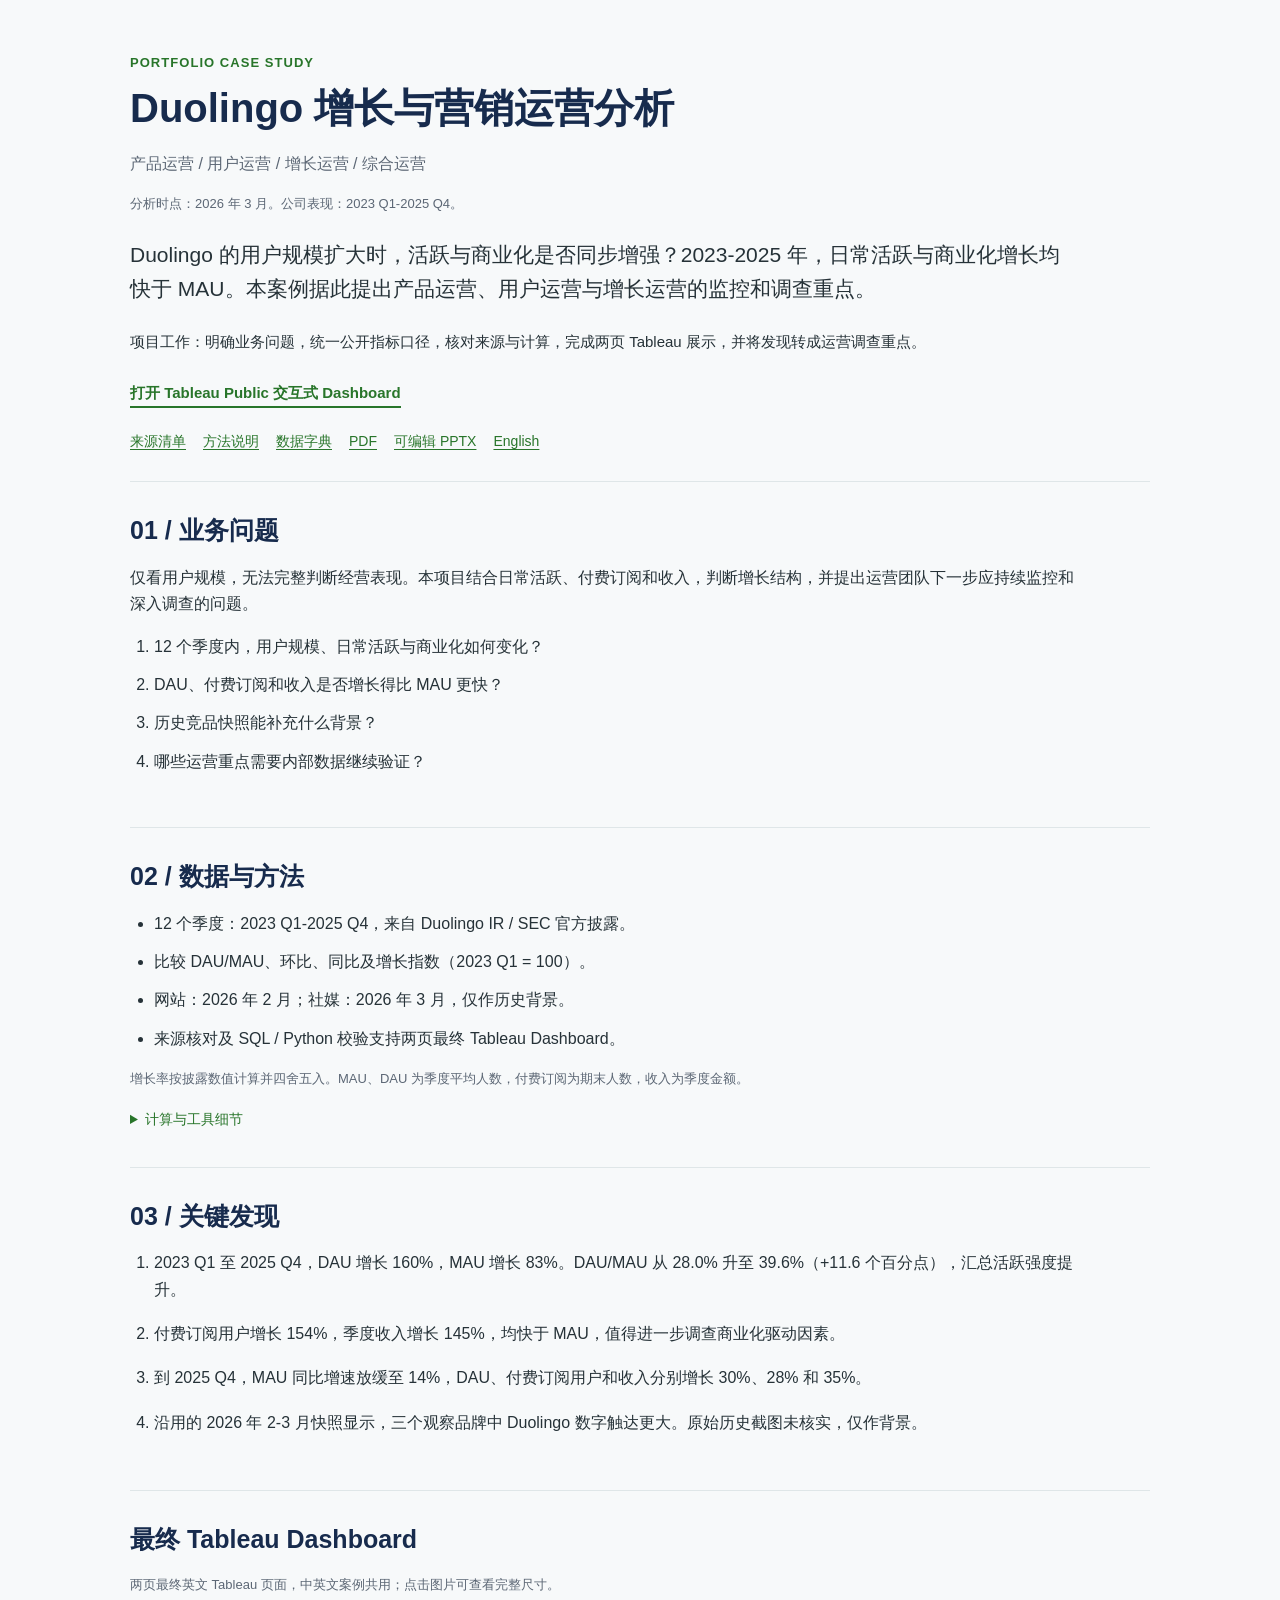
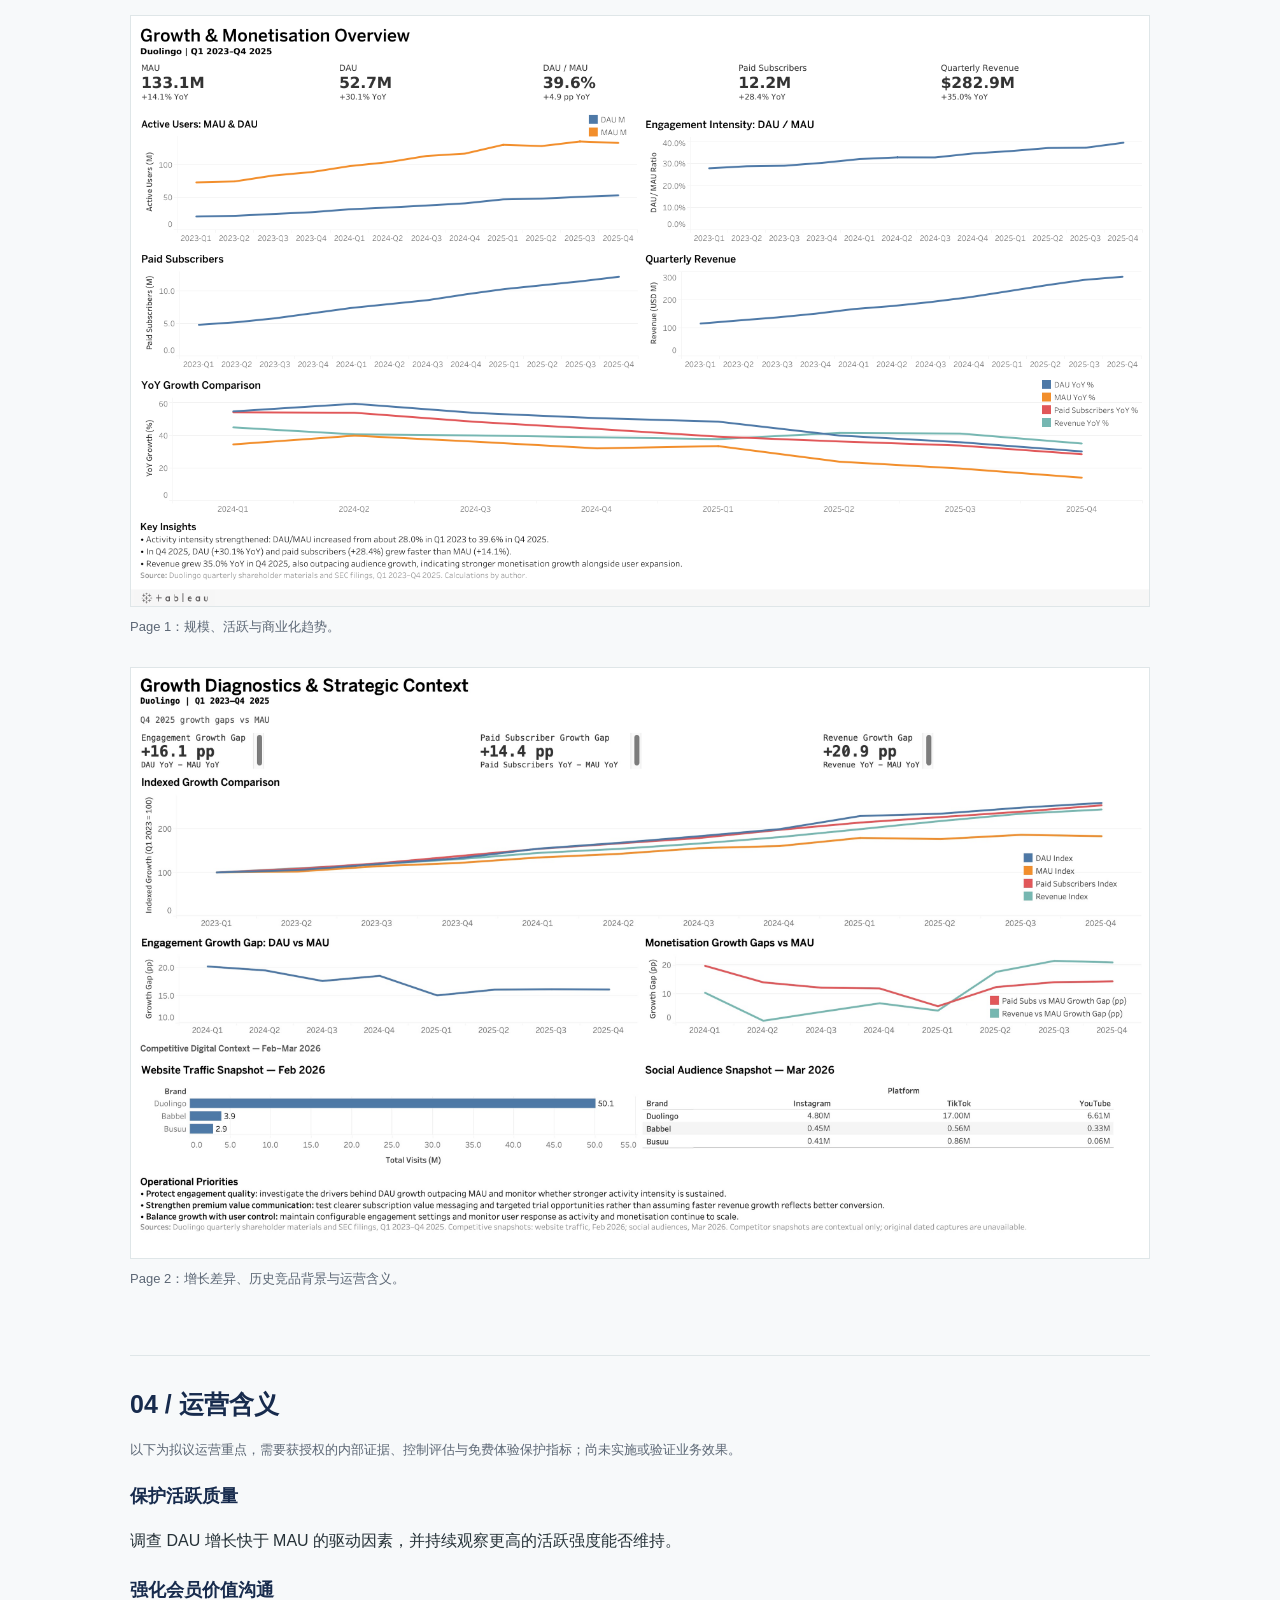
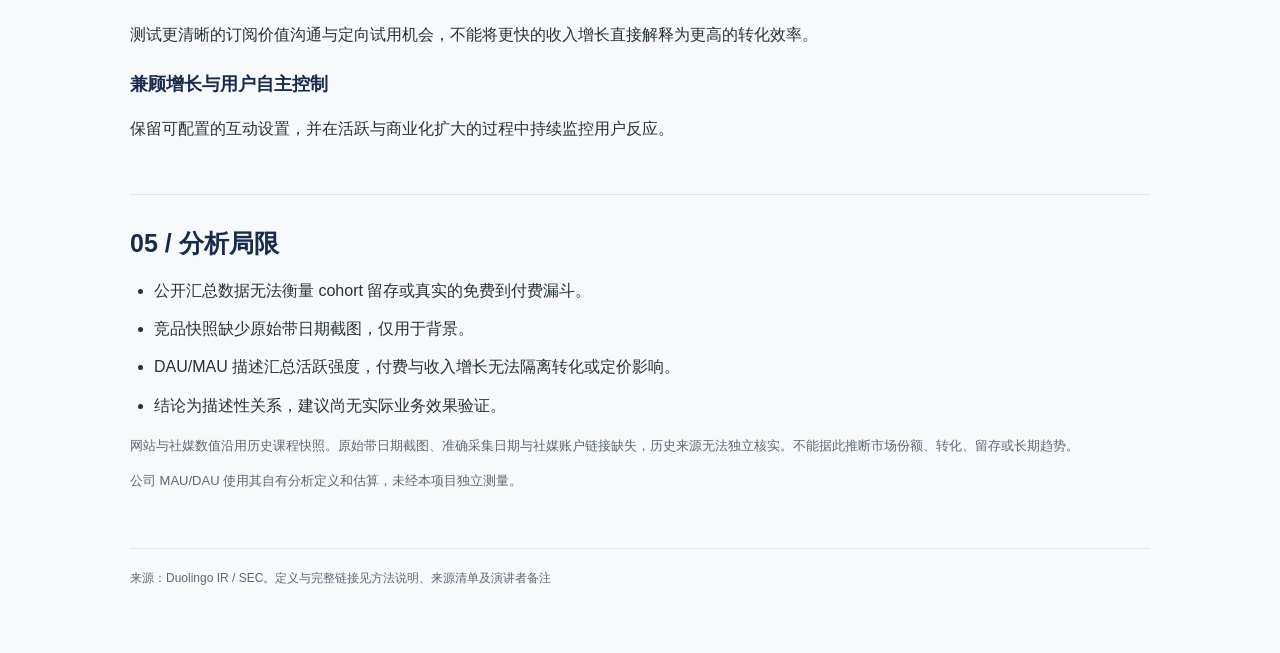
==== case_study/case_study_cn.html @ 84cec807 "Publish frozen Duolingo case study with recruiter resource links" ====
<!doctype html>
<html lang="zh-CN"><head><meta charset="utf-8"><meta name="viewport" content="width=device-width,initial-scale=1"><title>Duolingo 增长与营销运营分析</title><style>
:root{--ink:#172b4d;--green:#28752a;--muted:#5c6775;--line:#dfe6e8}*{box-sizing:border-box}body{font-family:Arial,'Hiragino Sans GB',sans-serif;margin:0;background:#f7f9fa;color:#263238;line-height:1.65}.wrap{max-width:1080px;margin:auto;padding:52px 30px 64px}h1{font-size:40px;line-height:1.18;margin:12px 0 18px;color:var(--ink);max-width:950px}h2{font-size:25px;line-height:1.3;color:var(--ink);margin:0 0 18px}h3{font-size:18px;color:var(--ink);margin:22px 0 6px}.eyebrow{color:var(--green);font-size:13px;font-weight:700;letter-spacing:.08em;text-transform:uppercase}.sub,.scope,.small{color:var(--muted)}.scope,.small{font-size:13px}.lead{font-size:21px;max-width:930px;line-height:1.6;margin:24px 0}.role{max-width:940px;font-size:15px}section{border-top:1px solid var(--line);padding:32px 0 8px;margin-top:28px}nav{display:flex;gap:17px;flex-wrap:wrap;font-size:14px;margin:22px 0}a{color:var(--green);text-underline-offset:3px}.primary,.link-slot{display:inline-block;margin-top:12px;font-size:15px;font-weight:700}.primary{border-bottom:2px solid var(--green);text-decoration:none}.link-slot{color:var(--muted)}p,li{max-width:950px}li{margin-bottom:12px}ul,ol{padding-left:24px}.findings li{margin-bottom:18px}figure{margin:20px 0 30px}figure img{display:block;width:100%;height:auto;border:1px solid var(--line);background:white}figcaption{font-size:13px;color:var(--muted);margin-top:9px}details{font-size:14px;margin-top:18px}summary{cursor:pointer;color:var(--green)}footer{font-size:12px;color:var(--muted);border-top:1px solid var(--line);padding-top:20px;margin-top:36px}@media(max-width:700px){.wrap{padding:30px 19px}h1{font-size:31px}.lead{font-size:18px}h2{font-size:23px}}@media print{body{background:white}.wrap{padding:0;max-width:none}nav,.primary,details{display:none}section{break-inside:avoid}figure{break-inside:avoid}h1{font-size:29px}.lead{font-size:17px}}
</style></head><body><main class="wrap"><div class="eyebrow">Portfolio case study</div><h1>Duolingo 增长与营销运营分析</h1><p class="sub">产品运营 / 用户运营 / 增长运营 / 综合运营</p><p class="scope">分析时点：2026 年 3 月。公司表现：2023 Q1-2025 Q4。</p><p class="lead">Duolingo 的用户规模扩大时，活跃与商业化是否同步增强？2023-2025 年，日常活跃与商业化增长均快于 MAU。本案例据此提出产品运营、用户运营与增长运营的监控和调查重点。</p><p class="role">项目工作：明确业务问题，统一公开指标口径，核对来源与计算，完成两页 Tableau 展示，并将发现转成运营调查重点。</p><a class="primary" href="https://public.tableau.com/views/Duolingo_Growth_Marketing_Analytics/P1_Growth_Monetisation_Overview?:language=en-US&amp;:sid=&amp;:redirect=auth&amp;:display_count=n&amp;:origin=viz_share_link" target="_blank" rel="noopener">打开 Tableau Public 交互式 Dashboard</a><nav><a href="../docs/source_manifest.csv">来源清单</a><a href="../docs/methodology.md">方法说明</a><a href="../docs/data_dictionary.md">数据字典</a><a href="Duolingo_Growth_Operations_Case_Study_CN.pdf">PDF</a><a href="Duolingo_Growth_Operations_Case_Study_CN.pptx">可编辑 PPTX</a><a href="case_study_en.html">English</a></nav>
<section id="question"><h2>01 / 业务问题</h2><p>仅看用户规模，无法完整判断经营表现。本项目结合日常活跃、付费订阅和收入，判断增长结构，并提出运营团队下一步应持续监控和深入调查的问题。</p><ol><li>12 个季度内，用户规模、日常活跃与商业化如何变化？</li><li>DAU、付费订阅和收入是否增长得比 MAU 更快？</li><li>历史竞品快照能补充什么背景？</li><li>哪些运营重点需要内部数据继续验证？</li></ol></section>
<section id="method"><h2>02 / 数据与方法</h2><ul><li>12 个季度：2023 Q1-2025 Q4，来自 Duolingo IR / SEC 官方披露。</li><li>比较 DAU/MAU、环比、同比及增长指数（2023 Q1 = 100）。</li><li>网站：2026 年 2 月；社媒：2026 年 3 月，仅作历史背景。</li><li>来源核对及 SQL / Python 校验支持两页最终 Tableau Dashboard。</li></ul><p class="small">增长率按披露数值计算并四舍五入。MAU、DAU 为季度平均人数，付费订阅为期末人数，收入为季度金额。</p><details><summary>计算与工具细节</summary><p>SQL 公式通过 SQLite 兼容适配核对，未验证原生 MySQL 执行。原始数据、处理后 CSV、指标定义与已冻结结论均保留。</p><p>口径提醒：DAU/MAU 是汇总活跃强度；增速差使用百分点；增长指数以 2023 Q1 = 100。</p></details></section>
<section id="findings"><h2>03 / 关键发现</h2><ol class="findings"><li>2023 Q1 至 2025 Q4，DAU 增长 160%，MAU 增长 83%。DAU/MAU 从 28.0% 升至 39.6%（+11.6 个百分点），汇总活跃强度提升。</li><li>付费订阅用户增长 154%，季度收入增长 145%，均快于 MAU，值得进一步调查商业化驱动因素。</li><li>到 2025 Q4，MAU 同比增速放缓至 14%，DAU、付费订阅用户和收入分别增长 30%、28% 和 35%。</li><li>沿用的 2026 年 2-3 月快照显示，三个观察品牌中 Duolingo 数字触达更大。原始历史截图未核实，仅作背景。</li></ol></section>
<section id="dashboards"><h2>最终 Tableau Dashboard</h2><p class="small">两页最终英文 Tableau 页面，中英文案例共用；点击图片可查看完整尺寸。</p><figure><a href="../dashboard/final/tableau_page1.png"><img src="../dashboard/final/tableau_page1.png" alt="Tableau Page 1: Growth and Monetisation Overview"></a><figcaption>Page 1：规模、活跃与商业化趋势。</figcaption></figure><figure><a href="../dashboard/final/tableau_page2.png"><img src="../dashboard/final/tableau_page2.png" alt="Tableau Page 2: Growth Diagnostics and Strategic Context"></a><figcaption>Page 2：增长差异、历史竞品背景与运营含义。</figcaption></figure></section>
<section id="operations"><h2>04 / 运营含义</h2><p class="small">以下为拟议运营重点，需要获授权的内部证据、控制评估与免费体验保护指标；尚未实施或验证业务效果。</p><h3>保护活跃质量</h3><p>调查 DAU 增长快于 MAU 的驱动因素，并持续观察更高的活跃强度能否维持。</p><h3>强化会员价值沟通</h3><p>测试更清晰的订阅价值沟通与定向试用机会，不能将更快的收入增长直接解释为更高的转化效率。</p><h3>兼顾增长与用户自主控制</h3><p>保留可配置的互动设置，并在活跃与商业化扩大的过程中持续监控用户反应。</p></section>
<section id="limits"><h2>05 / 分析局限</h2><ul><li>公开汇总数据无法衡量 cohort 留存或真实的免费到付费漏斗。</li><li>竞品快照缺少原始带日期截图，仅用于背景。</li><li>DAU/MAU 描述汇总活跃强度，付费与收入增长无法隔离转化或定价影响。</li><li>结论为描述性关系，建议尚无实际业务效果验证。</li></ul><p class="small">网站与社媒数值沿用历史课程快照。原始带日期截图、准确采集日期与社媒账户链接缺失，历史来源无法独立核实。不能据此推断市场份额、转化、留存或长期趋势。</p><p class="small">公司 MAU/DAU 使用其自有分析定义和估算，未经本项目独立测量。</p></section><footer>来源：Duolingo IR / SEC。定义与完整链接见方法说明、来源清单及演讲者备注</footer></main></body></html>
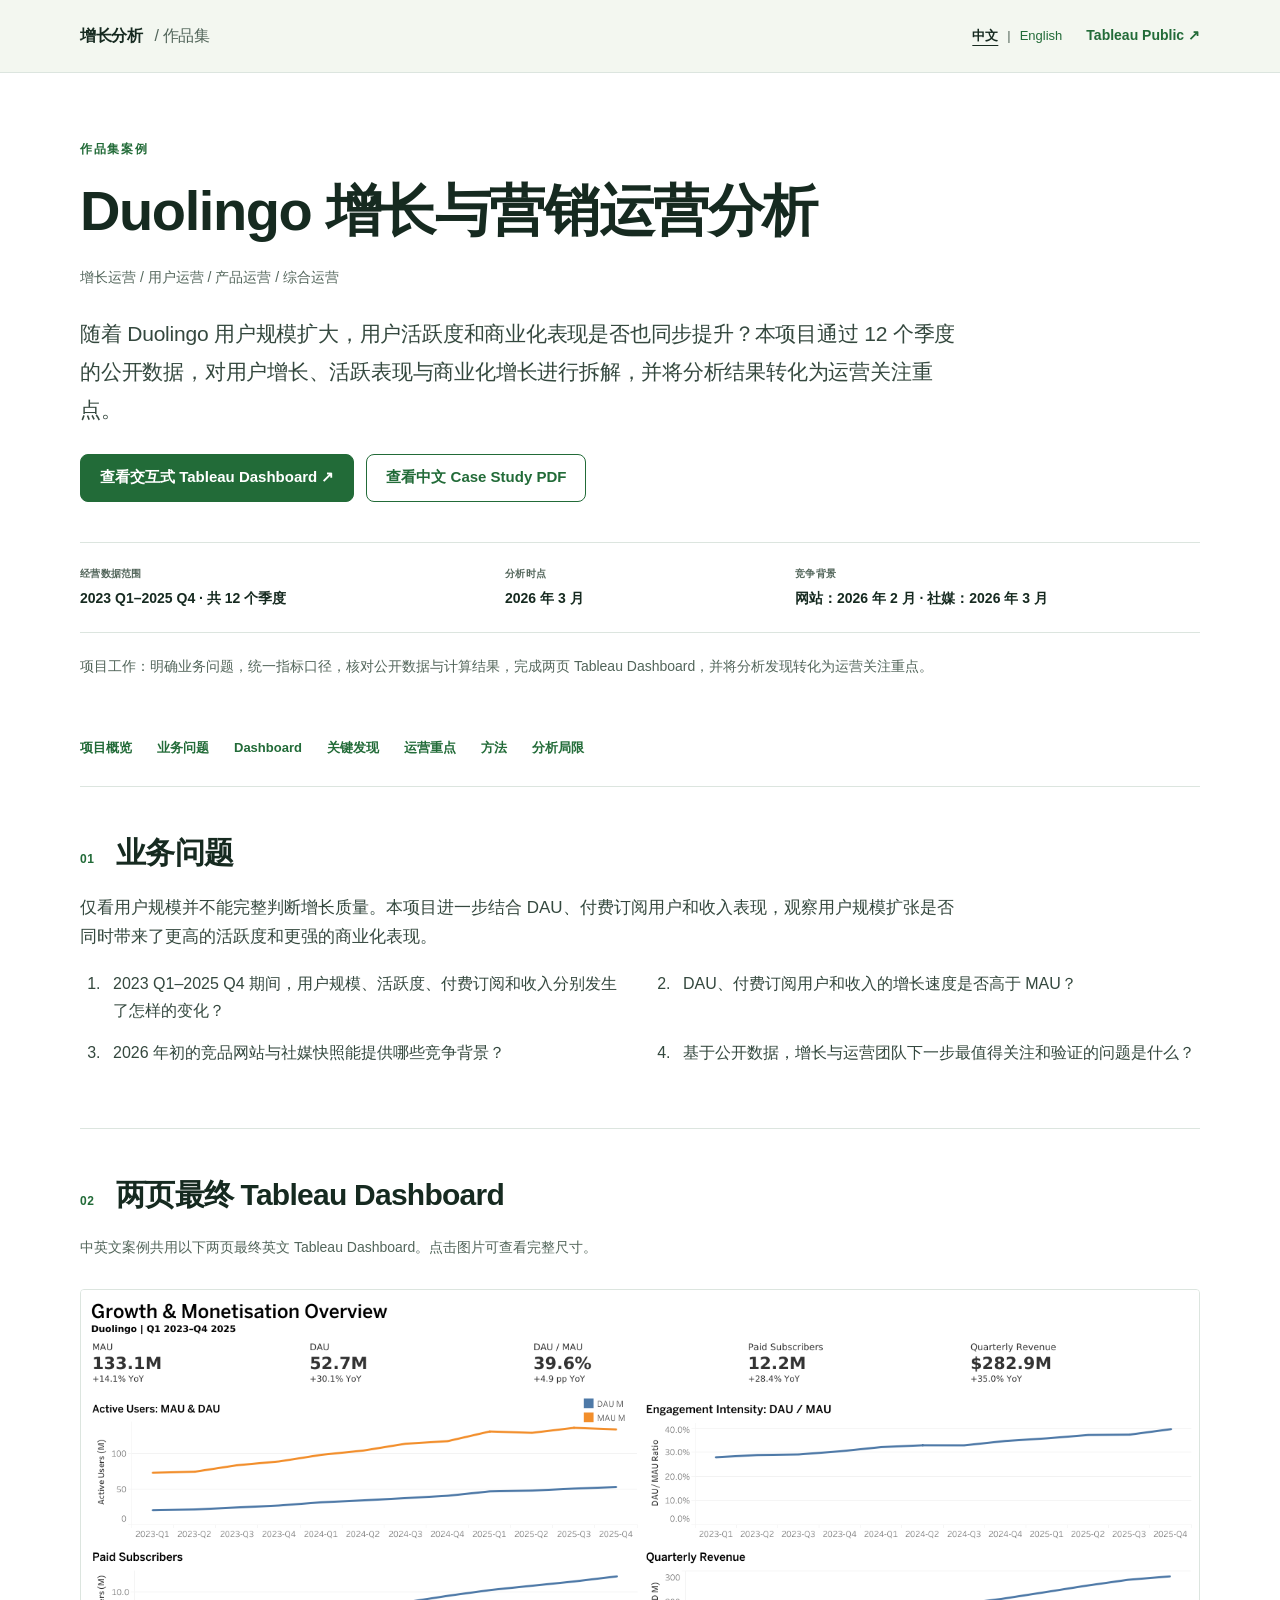
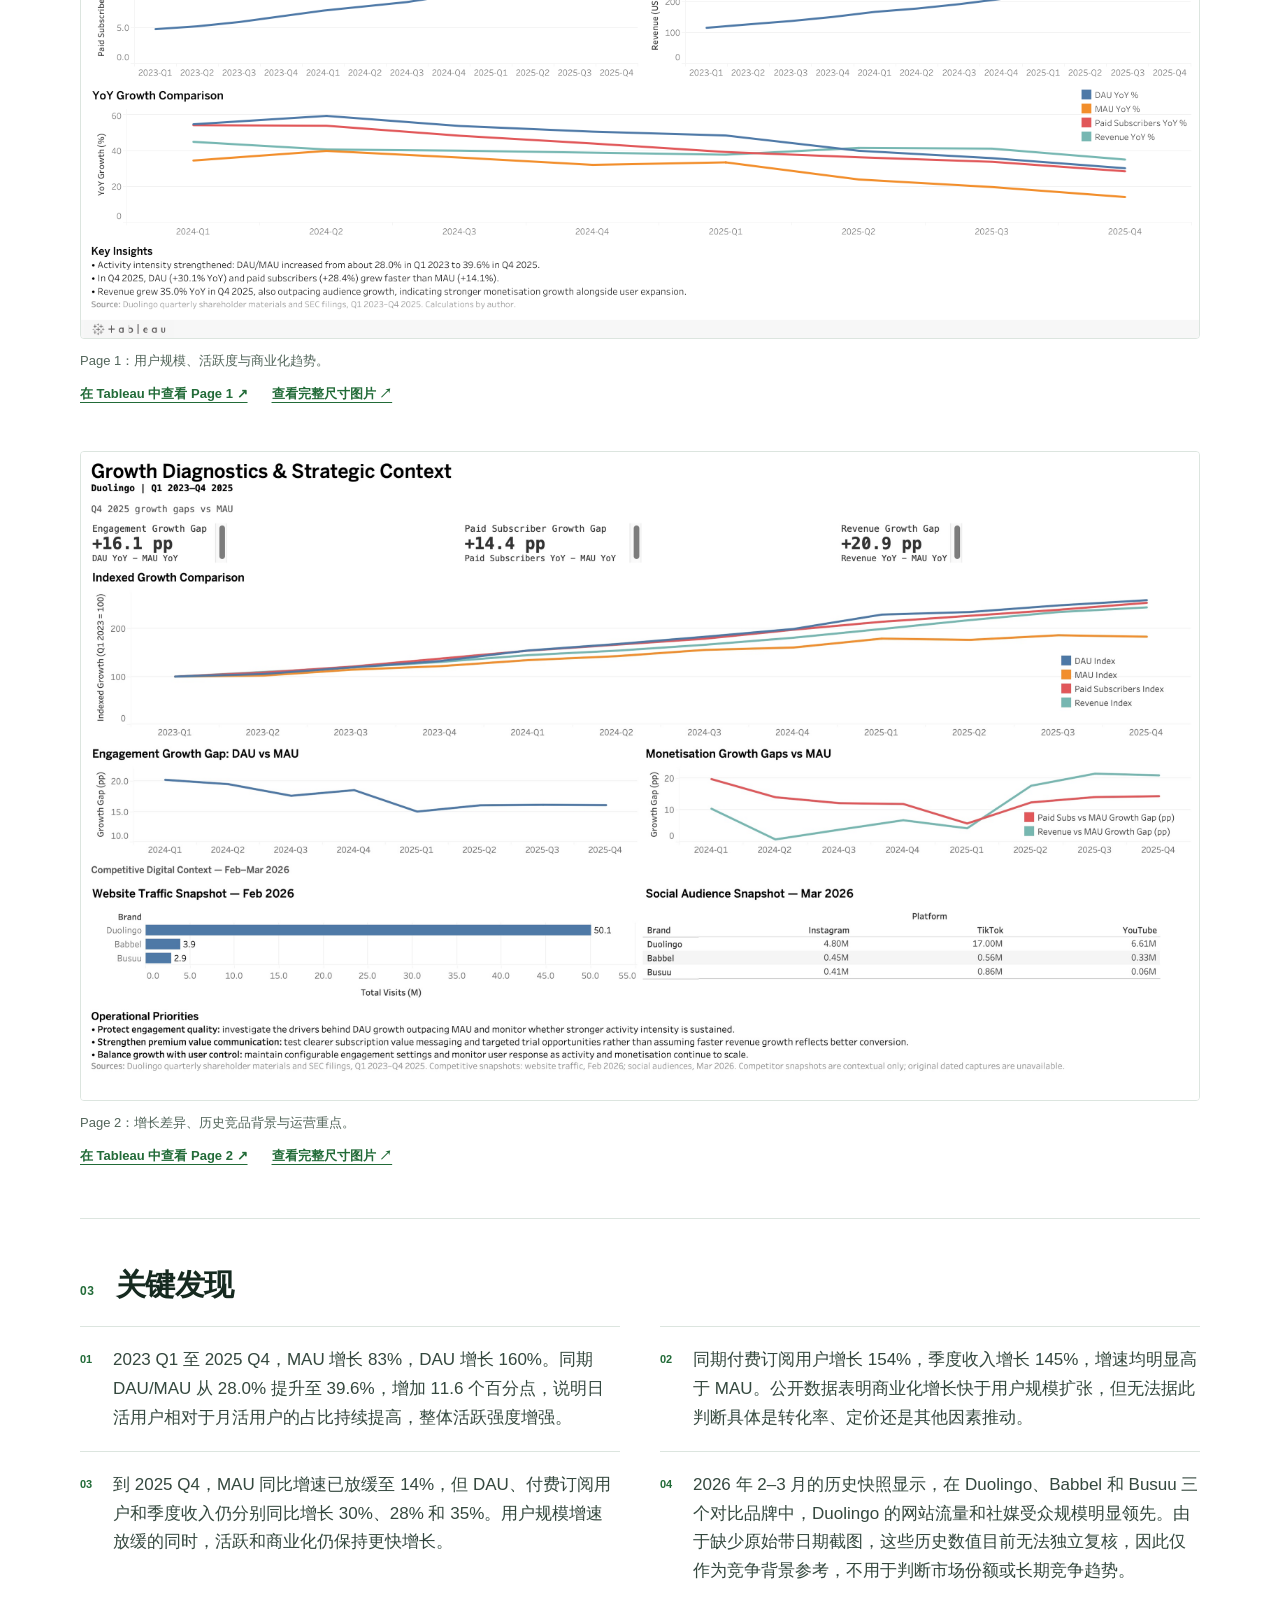
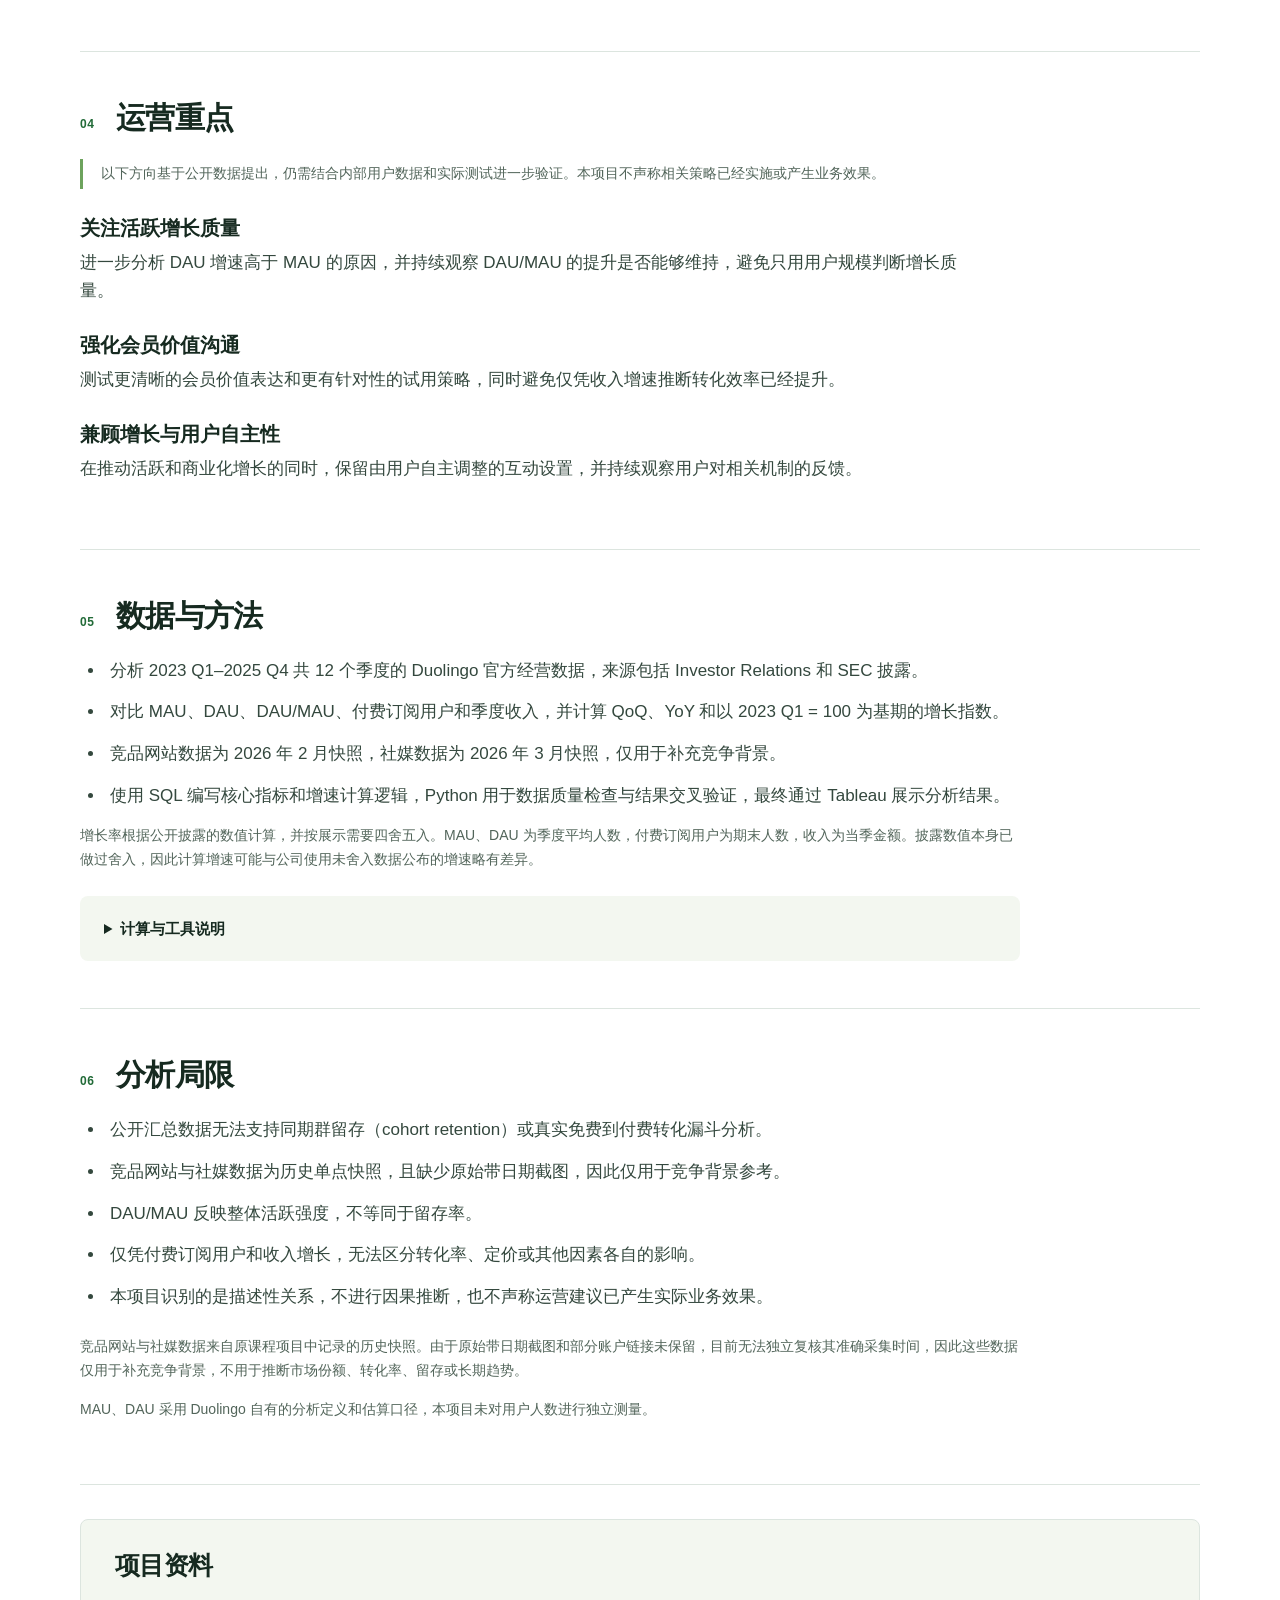
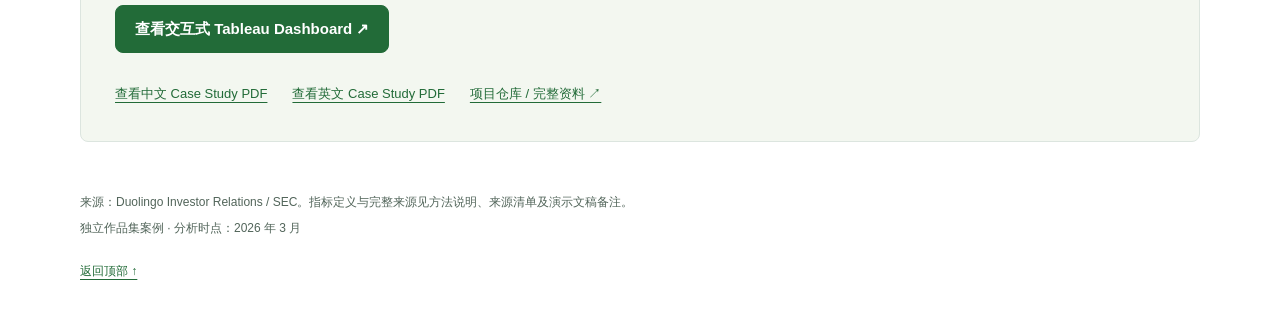
==== commit cca0561f: "Make the portfolio Chinese-first with shared curated case-study copy" ====
--- a/case_study/case_study_cn.html
+++ b/case_study/case_study_cn.html
@@ -1,10 +1,38 @@
 <!doctype html>
-<html lang="zh-CN"><head><meta charset="utf-8"><meta name="viewport" content="width=device-width,initial-scale=1"><title>Duolingo 增长与营销运营分析</title><style>
-:root{--ink:#172b4d;--green:#28752a;--muted:#5c6775;--line:#dfe6e8}*{box-sizing:border-box}body{font-family:Arial,'Hiragino Sans GB',sans-serif;margin:0;background:#f7f9fa;color:#263238;line-height:1.65}.wrap{max-width:1080px;margin:auto;padding:52px 30px 64px}h1{font-size:40px;line-height:1.18;margin:12px 0 18px;color:var(--ink);max-width:950px}h2{font-size:25px;line-height:1.3;color:var(--ink);margin:0 0 18px}h3{font-size:18px;color:var(--ink);margin:22px 0 6px}.eyebrow{color:var(--green);font-size:13px;font-weight:700;letter-spacing:.08em;text-transform:uppercase}.sub,.scope,.small{color:var(--muted)}.scope,.small{font-size:13px}.lead{font-size:21px;max-width:930px;line-height:1.6;margin:24px 0}.role{max-width:940px;font-size:15px}section{border-top:1px solid var(--line);padding:32px 0 8px;margin-top:28px}nav{display:flex;gap:17px;flex-wrap:wrap;font-size:14px;margin:22px 0}a{color:var(--green);text-underline-offset:3px}.primary,.link-slot{display:inline-block;margin-top:12px;font-size:15px;font-weight:700}.primary{border-bottom:2px solid var(--green);text-decoration:none}.link-slot{color:var(--muted)}p,li{max-width:950px}li{margin-bottom:12px}ul,ol{padding-left:24px}.findings li{margin-bottom:18px}figure{margin:20px 0 30px}figure img{display:block;width:100%;height:auto;border:1px solid var(--line);background:white}figcaption{font-size:13px;color:var(--muted);margin-top:9px}details{font-size:14px;margin-top:18px}summary{cursor:pointer;color:var(--green)}footer{font-size:12px;color:var(--muted);border-top:1px solid var(--line);padding-top:20px;margin-top:36px}@media(max-width:700px){.wrap{padding:30px 19px}h1{font-size:31px}.lead{font-size:18px}h2{font-size:23px}}@media print{body{background:white}.wrap{padding:0;max-width:none}nav,.primary,details{display:none}section{break-inside:avoid}figure{break-inside:avoid}h1{font-size:29px}.lead{font-size:17px}}
-</style></head><body><main class="wrap"><div class="eyebrow">Portfolio case study</div><h1>Duolingo 增长与营销运营分析</h1><p class="sub">产品运营 / 用户运营 / 增长运营 / 综合运营</p><p class="scope">分析时点：2026 年 3 月。公司表现：2023 Q1-2025 Q4。</p><p class="lead">Duolingo 的用户规模扩大时，活跃与商业化是否同步增强？2023-2025 年，日常活跃与商业化增长均快于 MAU。本案例据此提出产品运营、用户运营与增长运营的监控和调查重点。</p><p class="role">项目工作：明确业务问题，统一公开指标口径，核对来源与计算，完成两页 Tableau 展示，并将发现转成运营调查重点。</p><a class="primary" href="https://public.tableau.com/views/Duolingo_Growth_Marketing_Analytics/P1_Growth_Monetisation_Overview?:language=en-US&amp;:sid=&amp;:redirect=auth&amp;:display_count=n&amp;:origin=viz_share_link" target="_blank" rel="noopener">打开 Tableau Public 交互式 Dashboard</a><nav><a href="../docs/source_manifest.csv">来源清单</a><a href="../docs/methodology.md">方法说明</a><a href="../docs/data_dictionary.md">数据字典</a><a href="Duolingo_Growth_Operations_Case_Study_CN.pdf">PDF</a><a href="Duolingo_Growth_Operations_Case_Study_CN.pptx">可编辑 PPTX</a><a href="case_study_en.html">English</a></nav>
-<section id="question"><h2>01 / 业务问题</h2><p>仅看用户规模，无法完整判断经营表现。本项目结合日常活跃、付费订阅和收入，判断增长结构，并提出运营团队下一步应持续监控和深入调查的问题。</p><ol><li>12 个季度内，用户规模、日常活跃与商业化如何变化？</li><li>DAU、付费订阅和收入是否增长得比 MAU 更快？</li><li>历史竞品快照能补充什么背景？</li><li>哪些运营重点需要内部数据继续验证？</li></ol></section>
-<section id="method"><h2>02 / 数据与方法</h2><ul><li>12 个季度：2023 Q1-2025 Q4，来自 Duolingo IR / SEC 官方披露。</li><li>比较 DAU/MAU、环比、同比及增长指数（2023 Q1 = 100）。</li><li>网站：2026 年 2 月；社媒：2026 年 3 月，仅作历史背景。</li><li>来源核对及 SQL / Python 校验支持两页最终 Tableau Dashboard。</li></ul><p class="small">增长率按披露数值计算并四舍五入。MAU、DAU 为季度平均人数，付费订阅为期末人数，收入为季度金额。</p><details><summary>计算与工具细节</summary><p>SQL 公式通过 SQLite 兼容适配核对，未验证原生 MySQL 执行。原始数据、处理后 CSV、指标定义与已冻结结论均保留。</p><p>口径提醒：DAU/MAU 是汇总活跃强度；增速差使用百分点；增长指数以 2023 Q1 = 100。</p></details></section>
-<section id="findings"><h2>03 / 关键发现</h2><ol class="findings"><li>2023 Q1 至 2025 Q4，DAU 增长 160%，MAU 增长 83%。DAU/MAU 从 28.0% 升至 39.6%（+11.6 个百分点），汇总活跃强度提升。</li><li>付费订阅用户增长 154%，季度收入增长 145%，均快于 MAU，值得进一步调查商业化驱动因素。</li><li>到 2025 Q4，MAU 同比增速放缓至 14%，DAU、付费订阅用户和收入分别增长 30%、28% 和 35%。</li><li>沿用的 2026 年 2-3 月快照显示，三个观察品牌中 Duolingo 数字触达更大。原始历史截图未核实，仅作背景。</li></ol></section>
-<section id="dashboards"><h2>最终 Tableau Dashboard</h2><p class="small">两页最终英文 Tableau 页面，中英文案例共用；点击图片可查看完整尺寸。</p><figure><a href="../dashboard/final/tableau_page1.png"><img src="../dashboard/final/tableau_page1.png" alt="Tableau Page 1: Growth and Monetisation Overview"></a><figcaption>Page 1：规模、活跃与商业化趋势。</figcaption></figure><figure><a href="../dashboard/final/tableau_page2.png"><img src="../dashboard/final/tableau_page2.png" alt="Tableau Page 2: Growth Diagnostics and Strategic Context"></a><figcaption>Page 2：增长差异、历史竞品背景与运营含义。</figcaption></figure></section>
-<section id="operations"><h2>04 / 运营含义</h2><p class="small">以下为拟议运营重点，需要获授权的内部证据、控制评估与免费体验保护指标；尚未实施或验证业务效果。</p><h3>保护活跃质量</h3><p>调查 DAU 增长快于 MAU 的驱动因素，并持续观察更高的活跃强度能否维持。</p><h3>强化会员价值沟通</h3><p>测试更清晰的订阅价值沟通与定向试用机会，不能将更快的收入增长直接解释为更高的转化效率。</p><h3>兼顾增长与用户自主控制</h3><p>保留可配置的互动设置，并在活跃与商业化扩大的过程中持续监控用户反应。</p></section>
-<section id="limits"><h2>05 / 分析局限</h2><ul><li>公开汇总数据无法衡量 cohort 留存或真实的免费到付费漏斗。</li><li>竞品快照缺少原始带日期截图，仅用于背景。</li><li>DAU/MAU 描述汇总活跃强度，付费与收入增长无法隔离转化或定价影响。</li><li>结论为描述性关系，建议尚无实际业务效果验证。</li></ul><p class="small">网站与社媒数值沿用历史课程快照。原始带日期截图、准确采集日期与社媒账户链接缺失，历史来源无法独立核实。不能据此推断市场份额、转化、留存或长期趋势。</p><p class="small">公司 MAU/DAU 使用其自有分析定义和估算，未经本项目独立测量。</p></section><footer>来源：Duolingo IR / SEC。定义与完整链接见方法说明、来源清单及演讲者备注</footer></main></body></html>+<html lang="zh-Hans">
+<head>
+<meta charset="utf-8"><meta name="viewport" content="width=device-width,initial-scale=1">
+<title>Duolingo 增长与营销运营分析 | 作品集案例</title>
+<meta name="description" content="随着 Duolingo 用户规模扩大，用户活跃度和商业化表现是否也同步提升？本项目通过 12 个季度的公开数据，对用户增长、活跃表现与商业化增长进行拆解，并将分析结果转化为运营关注重点。">
+<meta name="theme-color" content="#226b38">
+<link rel="icon" type="image/svg+xml" href="../assets/favicon.svg">
+<link rel="stylesheet" href="../assets/style.css">
+<link rel="alternate" hreflang="zh-Hans" href="../">
+<link rel="alternate" hreflang="en" href="../en/">
+</head>
+<body>
+<a class="skip" href="#main">跳转至案例正文</a>
+<header class="topbar"><div class="topbar-inner"><a class="brand" href="#overview">增长分析 <span>/ 作品集</span></a><div class="topbar-tools"><nav class="language-switch" aria-label="切换语言"><a href="../" lang="zh-Hans" hreflang="zh-Hans" aria-current="page">中文</a><span class="language-divider" aria-hidden="true">|</span><a href="../en/" lang="en" hreflang="en">English</a></nav><a class="top-cta" href="https://public.tableau.com/views/Duolingo_Growth_Marketing_Analytics/P1_Growth_Monetisation_Overview?:language=en-US&amp;:sid=&amp;:redirect=auth&amp;:display_count=n&amp;:origin=viz_share_link" target="_blank" rel="noopener noreferrer">Tableau Public ↗</a></div></div></header>
+<main id="main">
+<div class="hero page-width" id="overview">
+<p class="eyebrow">作品集案例</p>
+<h1>Duolingo 增长与营销运营分析</h1>
+<p class="sub">增长运营 / 用户运营 / 产品运营 / 综合运营</p>
+<p class="lead">随着 Duolingo 用户规模扩大，用户活跃度和商业化表现是否也同步提升？本项目通过 12 个季度的公开数据，对用户增长、活跃表现与商业化增长进行拆解，并将分析结果转化为运营关注重点。</p>
+<div class="actions"><a class="button primary" href="https://public.tableau.com/views/Duolingo_Growth_Marketing_Analytics/P1_Growth_Monetisation_Overview?:language=en-US&amp;:sid=&amp;:redirect=auth&amp;:display_count=n&amp;:origin=viz_share_link" target="_blank" rel="noopener noreferrer">查看交互式 Tableau Dashboard ↗</a><a class="button secondary" href="../case_study/Duolingo_Growth_Operations_Case_Study_CN.pdf">查看中文 Case Study PDF</a></div>
+<dl class="scope"><div><dt>经营数据范围</dt><dd>2023 Q1–2025 Q4 · 共 12 个季度</dd></div><div><dt>分析时点</dt><dd>2026 年 3 月</dd></div><div><dt>竞争背景</dt><dd>网站：2026 年 2 月 · 社媒：2026 年 3 月</dd></div></dl>
+<p class="role">项目工作：明确业务问题，统一指标口径，核对公开数据与计算结果，完成两页 Tableau Dashboard，并将分析发现转化为运营关注重点。</p>
+</div>
+<nav class="section-nav page-width" aria-label="案例导航"><a href="#overview">项目概览</a><a href="#question">业务问题</a><a href="#dashboards">Dashboard</a><a href="#findings">关键发现</a><a href="#operations">运营重点</a><a href="#method">方法</a><a href="#limits">分析局限</a></nav>
+<div class="page-width content">
+<section id="question"><div class="section-heading"><span class="section-number">01</span><h2>业务问题</h2></div><p>仅看用户规模并不能完整判断增长质量。本项目进一步结合 DAU、付费订阅用户和收入表现，观察用户规模扩张是否同时带来了更高的活跃度和更强的商业化表现。</p><ol><li>2023 Q1–2025 Q4 期间，用户规模、活跃度、付费订阅和收入分别发生了怎样的变化？</li><li>DAU、付费订阅用户和收入的增长速度是否高于 MAU？</li><li>2026 年初的竞品网站与社媒快照能提供哪些竞争背景？</li><li>基于公开数据，增长与运营团队下一步最值得关注和验证的问题是什么？</li></ol></section>
+<section id="dashboards"><div class="section-heading"><span class="section-number">02</span><h2>两页最终 Tableau Dashboard</h2></div><p class="small">中英文案例共用以下两页最终英文 Tableau Dashboard。点击图片可查看完整尺寸。</p><figure class="dashboard"><a href="../dashboard/final/tableau_page1.png"><img width="1599" height="926" loading="lazy" src="../dashboard/final/tableau_page1.png" alt="Tableau Page 1：用户规模、活跃度与商业化概览"></a><figcaption>Page 1：用户规模、活跃度与商业化趋势。<span class="figure-actions"><a href="https://public.tableau.com/views/Duolingo_Growth_Marketing_Analytics/P1_Growth_Monetisation_Overview?:language=en-US&amp;:sid=&amp;:redirect=auth&amp;:display_count=n&amp;:origin=viz_share_link" target="_blank" rel="noopener noreferrer">在 Tableau 中查看 Page 1 ↗</a><a href="../dashboard/final/tableau_page1.png" target="_blank" rel="noopener">查看完整尺寸图片 ↗</a></span></figcaption></figure><figure class="dashboard"><a href="../dashboard/final/tableau_page2.png"><img width="3198" height="1852" loading="lazy" src="../dashboard/final/tableau_page2.png" alt="Tableau Page 2：增长诊断与竞争背景"></a><figcaption>Page 2：增长差异、历史竞品背景与运营重点。<span class="figure-actions"><a href="https://public.tableau.com/views/Duolingo_Growth_Marketing_Analytics/P2_Growth_Diagnostics_Strategic_Context?:showVizHome=no" target="_blank" rel="noopener noreferrer">在 Tableau 中查看 Page 2 ↗</a><a href="../dashboard/final/tableau_page2.png" target="_blank" rel="noopener">查看完整尺寸图片 ↗</a></span></figcaption></figure></section>
+<section id="findings"><div class="section-heading"><span class="section-number">03</span><h2>关键发现</h2></div><ol class="findings"><li>2023 Q1 至 2025 Q4，MAU 增长 83%，DAU 增长 160%。同期 DAU/MAU 从 28.0% 提升至 39.6%，增加 11.6 个百分点，说明日活用户相对于月活用户的占比持续提高，整体活跃强度增强。</li><li>同期付费订阅用户增长 154%，季度收入增长 145%，增速均明显高于 MAU。公开数据表明商业化增长快于用户规模扩张，但无法据此判断具体是转化率、定价还是其他因素推动。</li><li>到 2025 Q4，MAU 同比增速已放缓至 14%，但 DAU、付费订阅用户和季度收入仍分别同比增长 30%、28% 和 35%。用户规模增速放缓的同时，活跃和商业化仍保持更快增长。</li><li>2026 年 2–3 月的历史快照显示，在 Duolingo、Babbel 和 Busuu 三个对比品牌中，Duolingo 的网站流量和社媒受众规模明显领先。由于缺少原始带日期截图，这些历史数值目前无法独立复核，因此仅作为竞争背景参考，不用于判断市场份额或长期竞争趋势。</li></ol></section>
+<section id="operations"><div class="section-heading"><span class="section-number">04</span><h2>运营重点</h2></div><p class="small">以下方向基于公开数据提出，仍需结合内部用户数据和实际测试进一步验证。本项目不声称相关策略已经实施或产生业务效果。</p><h3>关注活跃增长质量</h3><p>进一步分析 DAU 增速高于 MAU 的原因，并持续观察 DAU/MAU 的提升是否能够维持，避免只用用户规模判断增长质量。</p><h3>强化会员价值沟通</h3><p>测试更清晰的会员价值表达和更有针对性的试用策略，同时避免仅凭收入增速推断转化效率已经提升。</p><h3>兼顾增长与用户自主性</h3><p>在推动活跃和商业化增长的同时，保留由用户自主调整的互动设置，并持续观察用户对相关机制的反馈。</p></section>
+<section id="method"><div class="section-heading"><span class="section-number">05</span><h2>数据与方法</h2></div><ul><li>分析 2023 Q1–2025 Q4 共 12 个季度的 Duolingo 官方经营数据，来源包括 Investor Relations 和 SEC 披露。</li><li>对比 MAU、DAU、DAU/MAU、付费订阅用户和季度收入，并计算 QoQ、YoY 和以 2023 Q1 = 100 为基期的增长指数。</li><li>竞品网站数据为 2026 年 2 月快照，社媒数据为 2026 年 3 月快照，仅用于补充竞争背景。</li><li>使用 SQL 编写核心指标和增速计算逻辑，Python 用于数据质量检查与结果交叉验证，最终通过 Tableau 展示分析结果。</li></ul><p class="small">增长率根据公开披露的数值计算，并按展示需要四舍五入。MAU、DAU 为季度平均人数，付费订阅用户为期末人数，收入为当季金额。披露数值本身已做过舍入，因此计算增速可能与公司使用未舍入数据公布的增速略有差异。</p><details class="method-details"><summary>计算与工具说明</summary><ul><li>使用 Duolingo 官方披露的 12 个季度、6 项经营指标，逐项记录数据来源与指标定义。</li><li>比较期间增长、QoQ、YoY、DAU/MAU 和增长指数；增速差用百分点表示。</li><li>通过 SQL 计算逻辑与 Python 结果交叉核对 16 个衍生字段，缺少前期数据的比较保留为空值。</li><li>两页已完成并发布的英文 Tableau Dashboard 为最终交互式展示，中英文案例共用同一组 Dashboard。</li></ul><p>SQL 逻辑已通过 SQLite 兼容环境进行结果核对；原生 MySQL 环境未单独执行验证。原始数据、处理后 CSV、指标定义和已确认的分析结论均保持不变。</p><p>DAU/MAU 是季度平均 DAU 与季度平均 MAU 的比值，反映整体活跃强度，不等同于留存率，也不能代表某个用户每日使用的概率。增速差用百分点表示，增长指数以 2023 Q1 = 100 为基期。</p></details></section>
+<section id="limits"><div class="section-heading"><span class="section-number">06</span><h2>分析局限</h2></div><ul><li>公开汇总数据无法支持同期群留存（cohort retention）或真实免费到付费转化漏斗分析。</li><li>竞品网站与社媒数据为历史单点快照，且缺少原始带日期截图，因此仅用于竞争背景参考。</li><li>DAU/MAU 反映整体活跃强度，不等同于留存率。</li><li>仅凭付费订阅用户和收入增长，无法区分转化率、定价或其他因素各自的影响。</li><li>本项目识别的是描述性关系，不进行因果推断，也不声称运营建议已产生实际业务效果。</li></ul><p class="small">竞品网站与社媒数据来自原课程项目中记录的历史快照。由于原始带日期截图和部分账户链接未保留，目前无法独立复核其准确采集时间，因此这些数据仅用于补充竞争背景，不用于推断市场份额、转化率、留存或长期趋势。</p><p class="small">MAU、DAU 采用 Duolingo 自有的分析定义和估算口径，本项目未对用户人数进行独立测量。</p></section>
+<section id="resources" class="resources"><h2>项目资料</h2><div class="actions"><a class="button primary" href="https://public.tableau.com/views/Duolingo_Growth_Marketing_Analytics/P1_Growth_Monetisation_Overview?:language=en-US&amp;:sid=&amp;:redirect=auth&amp;:display_count=n&amp;:origin=viz_share_link" target="_blank" rel="noopener noreferrer">查看交互式 Tableau Dashboard ↗</a></div><nav aria-label="项目资料链接"><a href="../case_study/Duolingo_Growth_Operations_Case_Study_CN.pdf" lang="zh-Hans">查看中文 Case Study PDF</a><a href="../case_study/Duolingo_Growth_Operations_Case_Study_EN.pdf" lang="en">查看英文 Case Study PDF</a><a href="https://github.com/Ivyy-LEE/duolingo-growth-case-study" target="_blank" rel="noopener noreferrer">项目仓库 / 完整资料 ↗</a></nav></section>
+</div>
+</main>
+<footer class="page-width"><p>来源：Duolingo Investor Relations / SEC。指标定义与完整来源见方法说明、来源清单及演示文稿备注。</p><p>独立作品集案例 · 分析时点：2026 年 3 月</p><a href="#overview">返回顶部 ↑</a></footer>
+</body></html>
--- a/assets/style.css
+++ b/assets/style.css
@@ -0,0 +1,6 @@
+:root{--ink:#162a20;--text:#34483e;--muted:#52655a;--green:#226b38;--line:#dce5df;--soft:#f3f7f0;--white:#fff;--radius:8px;--width:1120px}*{box-sizing:border-box}html{scroll-behavior:smooth;scroll-padding-top:24px}body{margin:0;background:#fff;color:var(--text);font-family:-apple-system,BlinkMacSystemFont,"Segoe UI",Arial,sans-serif;font-size:17px;line-height:1.7;-webkit-font-smoothing:antialiased}a{color:var(--green);text-underline-offset:4px;text-decoration-thickness:1px}a:hover{text-decoration-thickness:2px}a:focus-visible{outline:3px solid #597dde;outline-offset:5px;border-radius:3px}.page-width{width:min(var(--width),calc(100% - 80px));margin-inline:auto}.skip{position:absolute;left:20px;top:-100px;padding:12px 18px;background:var(--ink);color:#fff;z-index:3}.skip:focus{top:12px}.topbar{border-bottom:1px solid var(--line);background:var(--soft)}.topbar-inner{width:min(var(--width),calc(100% - 80px));margin:auto;min-height:72px;display:flex;justify-content:space-between;align-items:center;gap:24px}.brand{font-size:16px;letter-spacing:-.025em;font-weight:700;text-decoration:none;color:var(--ink)}.brand span{font-weight:400;color:var(--muted);margin-left:8px}.top-cta{font-size:14px;font-weight:650;text-decoration:none}.hero{padding-block:66px 34px}.eyebrow{margin:0 0 17px;color:var(--green);font-size:12px;letter-spacing:.14em;font-weight:700;text-transform:uppercase}h1,h2,h3{color:var(--ink)}h1{font-size:clamp(34px,4.6vw,56px);line-height:1.12;letter-spacing:-.045em;margin:0 0 20px;max-width:1000px;font-weight:720}h2{font-size:30px;line-height:1.25;letter-spacing:-.025em;margin:0;font-weight:680}h3{font-size:20px;line-height:1.4;margin:26px 0 7px}.sub{font-size:14px;color:var(--muted);margin:0 0 25px}.lead{font-size:21px;line-height:1.6;max-width:880px;margin:0 0 25px;letter-spacing:-.01em}.role{font-size:14px;max-width:930px;color:var(--muted);margin:22px 0 0}.actions{display:flex;gap:12px;flex-wrap:wrap;align-items:center;margin:24px 0 0}.button{padding:11px 19px;min-height:48px;display:inline-flex;justify-content:center;align-items:center;border:1px solid var(--green);border-radius:var(--radius);font-size:15px;font-weight:650;line-height:1.5;text-decoration:none}.button:hover{text-decoration:none}.primary{background:var(--green);color:#fff}.primary:hover{background:#194f2a}.secondary{background:#fff;color:var(--green)}.secondary:hover{background:var(--soft)}.scope{display:grid;grid-template-columns:1.2fr .8fr 1.2fr;gap:20px;margin:40px 0 0;padding:22px 0;border-block:1px solid var(--line);font-size:14px}.scope dt{text-transform:uppercase;letter-spacing:.065em;font-size:10px;font-weight:750;color:var(--muted);margin-bottom:5px}.scope dd{margin:0;color:var(--ink);font-weight:600}.section-nav{display:flex;flex-wrap:wrap;column-gap:25px;row-gap:2px;padding:16px 0 19px;border-bottom:1px solid var(--line);font-size:13px}.section-nav a{display:inline-block;padding:8px 0;text-decoration:none;font-weight:650}.section-nav a:hover{text-decoration:underline}.content section{padding:47px 0;border-bottom:1px solid var(--line)}.section-heading{display:flex;align-items:baseline;gap:18px;margin-bottom:22px}.section-number{font-size:12px;letter-spacing:.05em;color:var(--green);font-weight:700;min-width:18px}p{margin:0 0 18px}ol,ul{padding-left:25px;margin:18px 0 0;max-width:940px}li{padding-left:5px;margin-bottom:13px}.small{font-size:14px;color:var(--muted);max-width:940px}#question>p{max-width:890px}#question ol{display:grid;grid-template-columns:1fr 1fr;gap:0 45px;max-width:100%}#question li{font-size:16px;margin-bottom:15px;padding-left:8px}.dashboard{margin:30px 0 42px}.dashboard:last-child{margin-bottom:0}.dashboard>a{display:block;overflow:visible}.dashboard img{display:block;width:100%;height:auto;border:1px solid var(--line);border-radius:4px;background:#fff}.dashboard a:focus-visible{outline-offset:5px}figcaption{font-size:13px;color:var(--muted);line-height:1.6;margin-top:12px}.figure-actions{display:flex;flex-wrap:wrap;gap:8px 24px;margin-top:7px}.figure-actions a{padding-block:5px;font-size:13px;font-weight:650}.findings{list-style:none;counter-reset:findings;padding:0;max-width:100%;display:grid;grid-template-columns:1fr 1fr;gap:0 40px}.findings li{counter-increment:findings;position:relative;border-top:1px solid var(--line);padding:19px 0 18px 33px;margin:0;font-size:17px}.findings li:before{content:counter(findings,decimal-leading-zero);position:absolute;left:0;top:23px;font-size:11px;font-weight:700;color:var(--green)}#operations>p:not(.small){max-width:910px}#operations>h3{margin-top:25px}#operations>.small{border-left:3px solid #6da35d;padding:3px 0 3px 18px;margin-bottom:24px}.method-details{margin-top:24px;padding:20px 24px;background:var(--soft);border-radius:var(--radius);font-size:15px;max-width:940px}.method-details h3{font-size:16px;margin:0 0 10px}.method-details p:last-child{margin:0}#limits ul{margin-bottom:23px}#limits .small{margin-bottom:15px}section.resources{background:var(--soft);border:1px solid var(--line);padding:30px 34px;margin:34px 0 0;border-radius:var(--radius)}.resources h2{font-size:25px}.resources nav{display:flex;flex-wrap:wrap;gap:8px 25px;font-size:13px;margin-top:24px}.resources nav a{padding-block:6px}footer{position:relative;font-size:12px;color:var(--muted);padding-block:30px 40px;margin-top:20px}footer p{margin:0 0 6px;max-width:900px}footer>a{display:inline-block;padding-block:10px;margin-top:6px}
+@media(min-width:1300px){.hero{padding-top:76px}}@media(max-width:760px){body{font-size:16px}.page-width,.topbar-inner{width:calc(100% - 40px)}.topbar-inner{min-height:62px;gap:14px}.brand{font-size:14px}.brand span{display:none}.top-cta{font-size:12px}.hero{padding-block:37px 23px}h1{font-size:37px;letter-spacing:-.04em;line-height:1.13}h2{font-size:25px}.lead{font-size:18px;line-height:1.65}.sub{font-size:12px;margin-bottom:22px}.scope{grid-template-columns:1fr;gap:15px;margin-top:28px;padding-block:20px}.scope div{display:flex;gap:16px;align-items:baseline}.scope dt{flex:0 0 117px;font-size:9px;margin:0}.scope dd{font-size:12px}.role{font-size:12px;line-height:1.7}.button{font-size:13px;padding:11px 15px;min-height:46px}.actions{gap:10px}.section-nav{font-size:12px;column-gap:18px;row-gap:0;padding-block:8px 12px}.content section{padding-block:32px}.section-heading{gap:12px;margin-bottom:20px}#question ol,.findings{grid-template-columns:1fr;gap:0}#question li{font-size:15px}.findings li{font-size:16px}.dashboard{margin-block:22px 30px}figcaption{font-size:12px}.figure-actions{gap:0 20px}.figure-actions a{font-size:12px;padding-block:8px}.small{font-size:13px}.method-details{font-size:14px;padding:19px}.content section.resources{padding:24px 20px;margin-top:24px}.resources nav{column-gap:20px;font-size:12px}.resources .actions{align-items:stretch}.resources .button{width:100%}.resources h2{font-size:23px}footer{font-size:11px;line-height:1.7}}@media(max-width:360px){h1{font-size:32px}.hero>.actions{flex-direction:column;align-items:stretch}.scope div{display:block}.scope dt{margin-bottom:4px}.scope dd{font-size:13px}}@media(prefers-reduced-motion:reduce){html{scroll-behavior:auto}}@media print{.topbar,.section-nav,.skip,.actions,.figure-actions,.resources,footer>a{display:none}body{font-size:11px}.page-width{width:100%;max-width:none}.hero{padding-top:0}h1{font-size:30px}h2{font-size:21px}.lead{font-size:14px}.dashboard{break-inside:avoid}.content section{padding-block:20px}.scope{margin-top:20px}.dashboard img{width:100%}a{color:inherit}.findings{display:block}}
+/* Curated Chinese / English routing; original portfolio layout is retained. */
+.topbar-tools{display:flex;align-items:center;justify-content:flex-end;gap:24px;flex-wrap:wrap}.language-switch{display:flex;align-items:center;gap:9px;font-size:13px;white-space:nowrap}.language-switch a{text-decoration:none}.language-switch a:hover{text-decoration:underline}.language-switch [aria-current="page"]{font-weight:750;color:var(--ink);text-decoration:underline;text-underline-offset:5px}.language-divider{color:var(--muted)}html[lang="zh-Hans"] body{font-family:-apple-system,BlinkMacSystemFont,"PingFang SC","Microsoft YaHei","Noto Sans CJK SC","Segoe UI",Arial,sans-serif}html[lang="zh-Hans"] h1{letter-spacing:-.025em;line-height:1.25}html[lang="zh-Hans"] .lead{line-height:1.8}html[lang="zh-Hans"] .scope dt{letter-spacing:.025em}.method-details summary{font-weight:650;color:var(--ink);cursor:pointer}.method-details[open] summary{margin-bottom:14px}.method-details ul{margin-bottom:18px}.method-details>p{margin-bottom:16px}.method-details>p:last-child{margin-bottom:0}
+@media(max-width:760px){.topbar-tools{gap:7px 15px}.language-switch{font-size:12px;gap:7px}html[lang="zh-Hans"] h1{line-height:1.3}html[lang="zh-Hans"] .scope dt{font-size:11px}html[lang="zh-Hans"] .scope dd{line-height:1.7}html[lang="zh-Hans"] .scope div{align-items:start}.topbar-inner{padding-block:10px}.topbar-tools .top-cta{font-size:11px}}
+@media(max-width:360px){.topbar-tools{gap:4px 10px}.topbar-tools .top-cta{font-size:10px}.language-switch{font-size:11px}}
